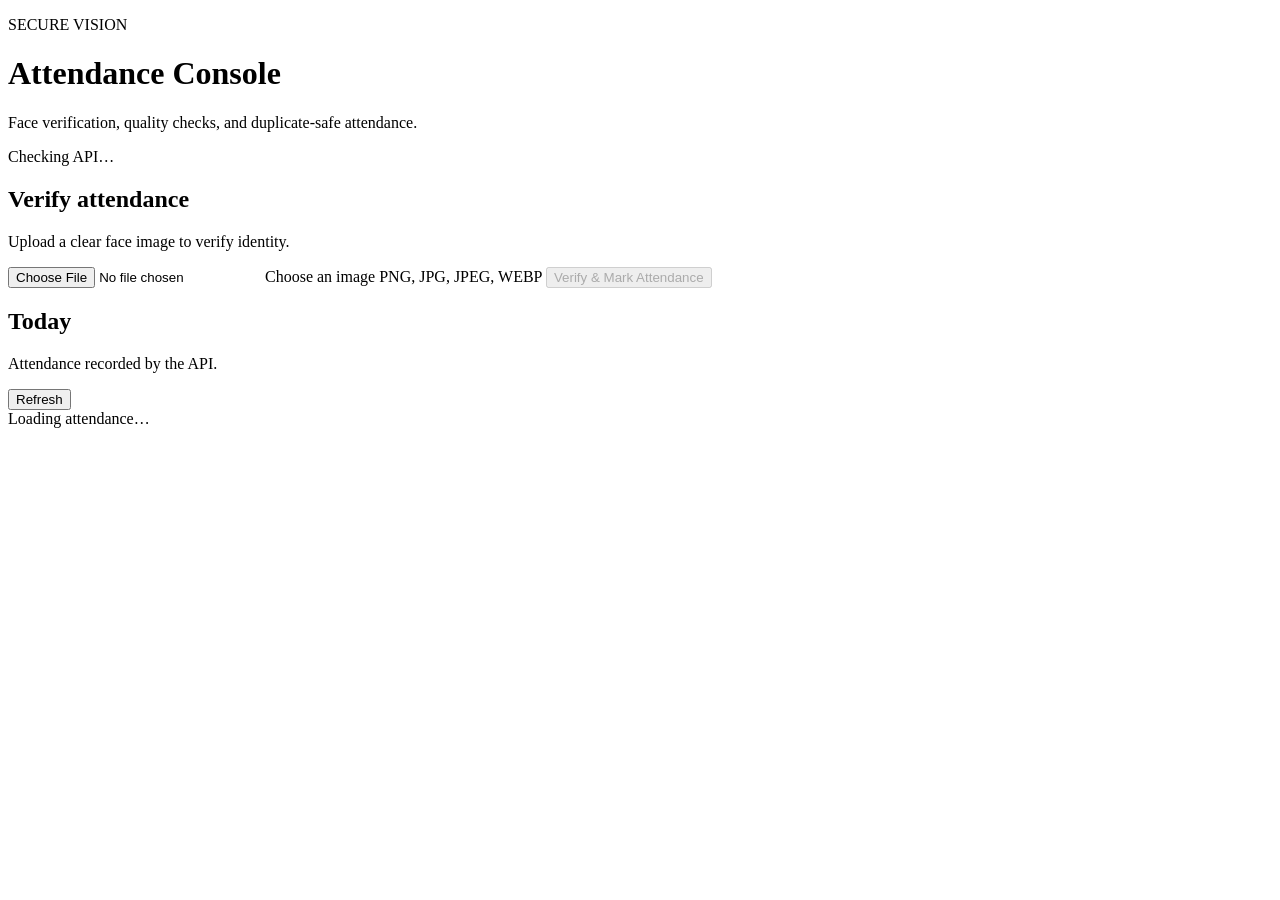
==== frontend/index.html @ 4716f061 "Add Secure Vision Attendance frontend shell" ====
<!doctype html>
<html lang="en">
<head>
  <meta charset="UTF-8" />
  <meta name="viewport" content="width=device-width, initial-scale=1.0" />
  <title>Secure Vision Attendance</title>
  <link rel="stylesheet" href="style.css" />
</head>
<body>
  <main class="container">
    <header class="hero">
      <div>
        <p class="eyebrow">SECURE VISION</p>
        <h1>Attendance Console</h1>
        <p class="subtitle">Face verification, quality checks, and duplicate-safe attendance.</p>
      </div>
      <div id="api-status" class="status-pill">Checking API…</div>
    </header>

    <section class="grid">
      <article class="card verify-card">
        <div class="card-header">
          <div>
            <h2>Verify attendance</h2>
            <p>Upload a clear face image to verify identity.</p>
          </div>
        </div>

        <label class="dropzone" for="image-input">
          <input id="image-input" type="file" accept="image/*" />
          <span class="drop-title">Choose an image</span>
          <span id="file-name" class="drop-subtitle">PNG, JPG, JPEG, WEBP</span>
        </label>

        <button id="verify-btn" class="primary-btn" disabled>Verify & Mark Attendance</button>
        <div id="result" class="result hidden"></div>
      </article>

      <article class="card">
        <div class="card-header">
          <div>
            <h2>Today</h2>
            <p>Attendance recorded by the API.</p>
          </div>
          <button id="refresh-btn" class="secondary-btn">Refresh</button>
        </div>
        <div id="attendance" class="table-wrap">
          <div class="empty">Loading attendance…</div>
        </div>
      </article>
    </section>
  </main>

  <script src="app.js"></script>
</body>
</html>
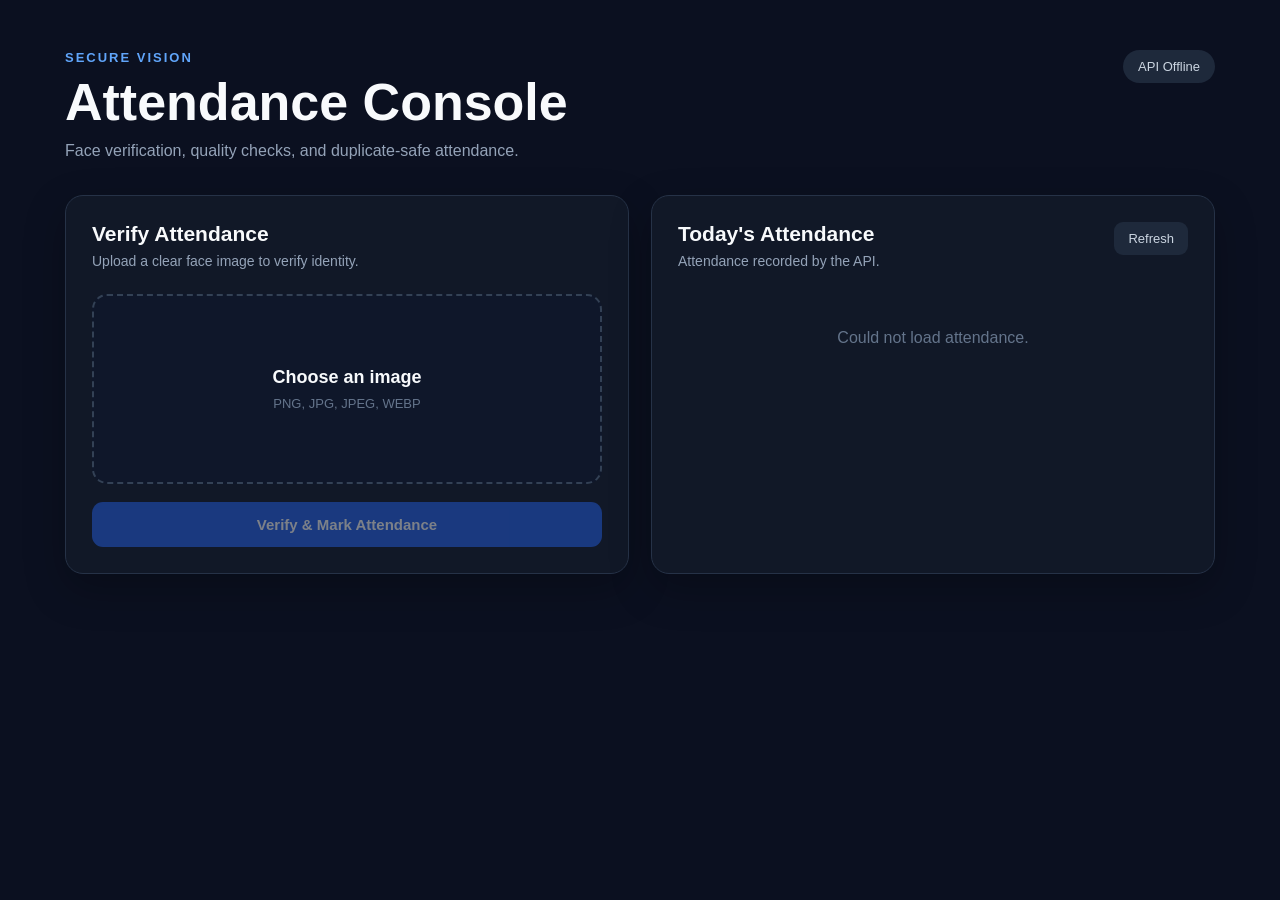
==== commit 193faaa6: "Add frontend dashboard and enable CORS" ====
--- a/frontend/index.html
+++ b/frontend/index.html
@@ -1,56 +1,131 @@
-<!doctype html>
+<!DOCTYPE html>
 <html lang="en">
 <head>
-  <meta charset="UTF-8" />
-  <meta name="viewport" content="width=device-width, initial-scale=1.0" />
-  <title>Secure Vision Attendance</title>
-  <link rel="stylesheet" href="style.css" />
+    <meta charset="UTF-8">
+    <meta name="viewport" content="width=device-width, initial-scale=1.0">
+
+    <title>Secure Vision Attendance</title>
+
+    <link rel="stylesheet" href="style.css">
 </head>
+
 <body>
-  <main class="container">
-    <header class="hero">
-      <div>
-        <p class="eyebrow">SECURE VISION</p>
-        <h1>Attendance Console</h1>
-        <p class="subtitle">Face verification, quality checks, and duplicate-safe attendance.</p>
-      </div>
-      <div id="api-status" class="status-pill">Checking API…</div>
-    </header>
 
-    <section class="grid">
-      <article class="card verify-card">
-        <div class="card-header">
-          <div>
-            <h2>Verify attendance</h2>
-            <p>Upload a clear face image to verify identity.</p>
-          </div>
+    <div class="container">
+
+        <!-- Header -->
+        <header>
+            <div>
+                <p class="eyebrow">SECURE VISION</p>
+
+                <h1>Attendance Console</h1>
+
+                <p class="subtitle">
+                    Face verification, quality checks, and duplicate-safe attendance.
+                </p>
+            </div>
+
+            <div id="api-status" class="status-pill">
+                Checking API...
+            </div>
+        </header>
+
+
+        <div class="grid">
+
+            <!-- VERIFY CARD -->
+            <section class="card">
+
+                <div class="card-header">
+                    <div>
+                        <h2>Verify Attendance</h2>
+
+                        <p>
+                            Upload a clear face image to verify identity.
+                        </p>
+                    </div>
+                </div>
+
+
+                <!-- File upload -->
+                <label class="dropzone" for="image-input">
+
+                    <input
+                        id="image-input"
+                        type="file"
+                        accept="image/*"
+                    >
+
+                    <span class="drop-title">
+                        Choose an image
+                    </span>
+
+                    <span id="file-name" class="drop-subtitle">
+                        PNG, JPG, JPEG, WEBP
+                    </span>
+
+                </label>
+
+
+                <!-- Verify button -->
+                <button
+                    id="verify-btn"
+                    class="primary-btn"
+                    disabled
+                >
+                    Verify & Mark Attendance
+                </button>
+
+
+                <!-- Result -->
+                <div
+                    id="result"
+                    class="result hidden"
+                ></div>
+
+            </section>
+
+
+            <!-- ATTENDANCE CARD -->
+            <section class="card">
+
+                <div class="card-header">
+
+                    <div>
+                        <h2>Today's Attendance</h2>
+
+                        <p>
+                            Attendance recorded by the API.
+                        </p>
+                    </div>
+
+                    <button
+                        id="refresh-btn"
+                        class="secondary-btn"
+                    >
+                        Refresh
+                    </button>
+
+                </div>
+
+
+                <div
+                    id="attendance"
+                    class="table-wrap"
+                >
+                    <div class="empty">
+                        Loading attendance...
+                    </div>
+                </div>
+
+            </section>
+
         </div>
 
-        <label class="dropzone" for="image-input">
-          <input id="image-input" type="file" accept="image/*" />
-          <span class="drop-title">Choose an image</span>
-          <span id="file-name" class="drop-subtitle">PNG, JPG, JPEG, WEBP</span>
-        </label>
+    </div>
 
-        <button id="verify-btn" class="primary-btn" disabled>Verify & Mark Attendance</button>
-        <div id="result" class="result hidden"></div>
-      </article>
 
-      <article class="card">
-        <div class="card-header">
-          <div>
-            <h2>Today</h2>
-            <p>Attendance recorded by the API.</p>
-          </div>
-          <button id="refresh-btn" class="secondary-btn">Refresh</button>
-        </div>
-        <div id="attendance" class="table-wrap">
-          <div class="empty">Loading attendance…</div>
-        </div>
-      </article>
-    </section>
-  </main>
+    <script src="app.js"></script>
 
-  <script src="app.js"></script>
 </body>
-</html>
+</html>
--- a/frontend/style.css
+++ b/frontend/style.css
@@ -0,0 +1,259 @@
+* {
+    box-sizing: border-box;
+    margin: 0;
+    padding: 0;
+}
+
+body {
+    min-height: 100vh;
+    font-family: Inter, Arial, sans-serif;
+    background: #0b1020;
+    color: #f8fafc;
+}
+
+.container {
+    width: min(1150px, 92%);
+    margin: 0 auto;
+    padding: 50px 0;
+}
+
+/* Header */
+
+header {
+    display: flex;
+    justify-content: space-between;
+    align-items: flex-start;
+    gap: 30px;
+    margin-bottom: 35px;
+}
+
+.eyebrow {
+    color: #60a5fa;
+    font-size: 13px;
+    font-weight: 700;
+    letter-spacing: 2px;
+    margin-bottom: 10px;
+}
+
+h1 {
+    font-size: clamp(32px, 5vw, 52px);
+    line-height: 1.05;
+    margin-bottom: 12px;
+}
+
+.subtitle {
+    color: #94a3b8;
+    font-size: 16px;
+}
+
+/* API status */
+
+.status-pill {
+    padding: 9px 15px;
+    border-radius: 999px;
+    background: #1e293b;
+    color: #cbd5e1;
+    font-size: 13px;
+    white-space: nowrap;
+}
+
+/* Layout */
+
+.grid {
+    display: grid;
+    grid-template-columns: 1fr 1fr;
+    gap: 22px;
+}
+
+.card {
+    background: #111827;
+    border: 1px solid #263247;
+    border-radius: 18px;
+    padding: 26px;
+    box-shadow: 0 15px 40px rgba(0, 0, 0, 0.25);
+}
+
+.card-header {
+    display: flex;
+    justify-content: space-between;
+    align-items: flex-start;
+    gap: 15px;
+    margin-bottom: 25px;
+}
+
+h2 {
+    font-size: 21px;
+    margin-bottom: 7px;
+}
+
+.card-header p {
+    color: #94a3b8;
+    font-size: 14px;
+}
+
+/* Upload */
+
+.dropzone {
+    min-height: 190px;
+    border: 2px dashed #334155;
+    border-radius: 15px;
+    display: flex;
+    flex-direction: column;
+    justify-content: center;
+    align-items: center;
+    text-align: center;
+    cursor: pointer;
+    transition: 0.2s ease;
+    background: #0f172a;
+}
+
+.dropzone:hover {
+    border-color: #60a5fa;
+    background: #111c31;
+}
+
+.dropzone input {
+    display: none;
+}
+
+.drop-title {
+    font-size: 18px;
+    font-weight: 600;
+    margin-bottom: 8px;
+}
+
+.drop-subtitle {
+    color: #64748b;
+    font-size: 13px;
+}
+
+/* Buttons */
+
+button {
+    border: none;
+    cursor: pointer;
+    font-family: inherit;
+}
+
+.primary-btn {
+    width: 100%;
+    margin-top: 18px;
+    padding: 14px;
+    border-radius: 11px;
+    background: #2563eb;
+    color: white;
+    font-size: 15px;
+    font-weight: 700;
+    transition: 0.2s ease;
+}
+
+.primary-btn:hover:not(:disabled) {
+    background: #1d4ed8;
+    transform: translateY(-1px);
+}
+
+.primary-btn:disabled {
+    opacity: 0.45;
+    cursor: not-allowed;
+}
+
+.secondary-btn {
+    padding: 9px 14px;
+    border-radius: 9px;
+    background: #1e293b;
+    color: #cbd5e1;
+    font-size: 13px;
+}
+
+.secondary-btn:hover {
+    background: #334155;
+}
+
+/* Result */
+
+.result {
+    margin-top: 18px;
+    padding: 17px;
+    border-radius: 12px;
+    background: #0f172a;
+    border: 1px solid #263247;
+}
+
+.result.success {
+    border-color: #166534;
+}
+
+.result.error {
+    border-color: #991b1b;
+}
+
+.result-title {
+    font-size: 17px;
+    font-weight: 700;
+    margin-bottom: 7px;
+}
+
+.result-detail {
+    color: #94a3b8;
+    font-size: 13px;
+    line-height: 1.6;
+}
+
+.hidden {
+    display: none;
+}
+
+/* Attendance */
+
+.table-wrap {
+    overflow-x: auto;
+}
+
+table {
+    width: 100%;
+    border-collapse: collapse;
+}
+
+th,
+td {
+    padding: 12px 8px;
+    border-bottom: 1px solid #263247;
+    text-align: left;
+    font-size: 13px;
+}
+
+th {
+    color: #64748b;
+    font-weight: 600;
+}
+
+td {
+    color: #dbeafe;
+}
+
+.empty {
+    padding: 35px 10px;
+    text-align: center;
+    color: #64748b;
+}
+
+/* Responsive */
+
+@media (max-width: 800px) {
+
+    .container {
+        padding: 30px 0;
+    }
+
+    header {
+        flex-direction: column;
+    }
+
+    .grid {
+        grid-template-columns: 1fr;
+    }
+
+    .status-pill {
+        align-self: flex-start;
+    }
+}
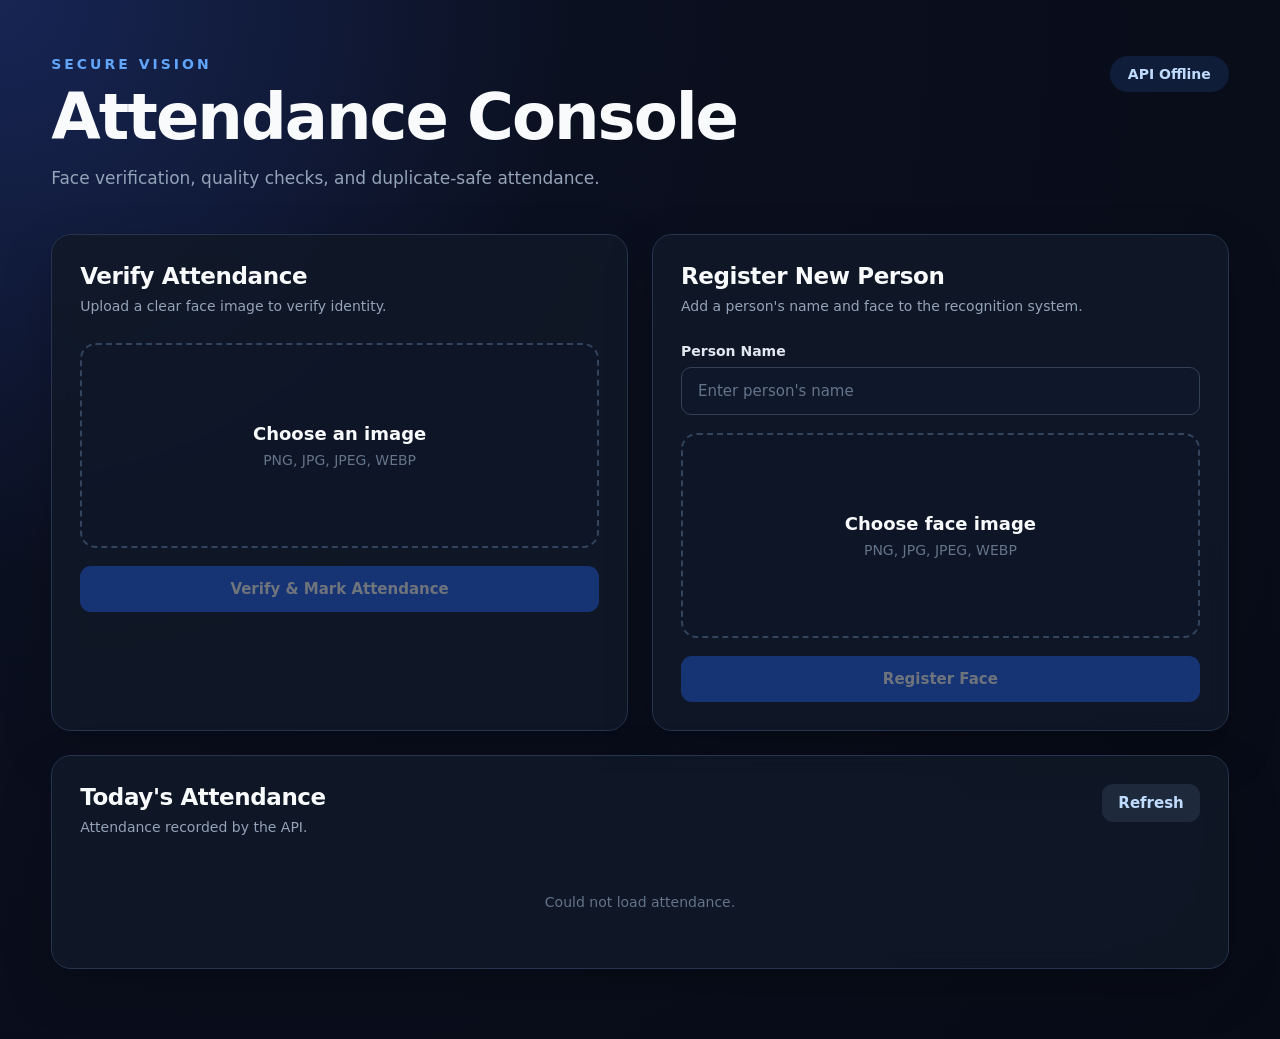
==== commit b3e7a7fb: "Add face registration to frontend" ====
--- a/frontend/index.html
+++ b/frontend/index.html
@@ -1,131 +1,286 @@
 <!DOCTYPE html>
 <html lang="en">
+
 <head>
+
     <meta charset="UTF-8">
-    <meta name="viewport" content="width=device-width, initial-scale=1.0">
+
+    <meta
+        name="viewport"
+        content="width=device-width, initial-scale=1.0"
+    >
 
     <title>Secure Vision Attendance</title>
 
-    <link rel="stylesheet" href="style.css">
+    <link
+        rel="stylesheet"
+        href="style.css"
+    >
+
 </head>
 
+
 <body>
 
-    <div class="container">
-
-        <!-- Header -->
-        <header>
-            <div>
-                <p class="eyebrow">SECURE VISION</p>
-
-                <h1>Attendance Console</h1>
-
-                <p class="subtitle">
-                    Face verification, quality checks, and duplicate-safe attendance.
-                </p>
-            </div>
-
-            <div id="api-status" class="status-pill">
-                Checking API...
-            </div>
-        </header>
-
-
-        <div class="grid">
-
-            <!-- VERIFY CARD -->
-            <section class="card">
-
-                <div class="card-header">
-                    <div>
-                        <h2>Verify Attendance</h2>
-
-                        <p>
-                            Upload a clear face image to verify identity.
-                        </p>
-                    </div>
-                </div>
-
-
-                <!-- File upload -->
-                <label class="dropzone" for="image-input">
-
-                    <input
-                        id="image-input"
-                        type="file"
-                        accept="image/*"
-                    >
-
-                    <span class="drop-title">
-                        Choose an image
-                    </span>
-
-                    <span id="file-name" class="drop-subtitle">
-                        PNG, JPG, JPEG, WEBP
-                    </span>
-
-                </label>
-
-
-                <!-- Verify button -->
+<div class="container">
+
+    <!-- =====================================================
+         HEADER
+    ====================================================== -->
+
+    <header>
+
+        <div>
+
+            <p class="eyebrow">
+                SECURE VISION
+            </p>
+
+            <h1>
+                Attendance Console
+            </h1>
+
+            <p class="subtitle">
+                Face verification, quality checks,
+                and duplicate-safe attendance.
+            </p>
+
+        </div>
+
+
+        <div
+            id="api-status"
+            class="status-pill"
+        >
+            Checking API...
+        </div>
+
+    </header>
+
+
+    <!-- =====================================================
+         MAIN GRID
+    ====================================================== -->
+
+    <div class="grid">
+
+
+        <!-- =================================================
+             VERIFY ATTENDANCE
+        ================================================== -->
+
+        <section class="card">
+
+            <div class="card-header">
+
+                <div>
+
+                    <h2>
+                        Verify Attendance
+                    </h2>
+
+                    <p>
+                        Upload a clear face image
+                        to verify identity.
+                    </p>
+
+                </div>
+
+            </div>
+
+
+            <!-- IMAGE UPLOAD -->
+
+            <label
+                class="dropzone"
+                for="image-input"
+            >
+
+                <input
+                    id="image-input"
+                    type="file"
+                    accept="image/*"
+                >
+
+                <span class="drop-title">
+                    Choose an image
+                </span>
+
+                <span
+                    id="file-name"
+                    class="drop-subtitle"
+                >
+                    PNG, JPG, JPEG, WEBP
+                </span>
+
+            </label>
+
+
+            <!-- VERIFY BUTTON -->
+
+            <button
+                id="verify-btn"
+                class="primary-btn"
+                disabled
+            >
+                Verify & Mark Attendance
+            </button>
+
+
+            <!-- RESULT -->
+
+            <div
+                id="result"
+                class="result hidden"
+            ></div>
+
+        </section>
+
+
+
+        <!-- =================================================
+             REGISTRATION
+        ================================================== -->
+
+        <section class="card">
+
+            <div class="card-header">
+
+                <div>
+
+                    <h2>
+                        Register New Person
+                    </h2>
+
+                    <p>
+                        Add a person's name and face
+                        to the recognition system.
+                    </p>
+
+                </div>
+
+            </div>
+
+
+            <!-- NAME -->
+
+            <label
+                for="register-name"
+                class="field-label"
+            >
+                Person Name
+            </label>
+
+
+            <input
+                id="register-name"
+                class="text-input"
+                type="text"
+                placeholder="Enter person's name"
+                autocomplete="off"
+            >
+
+
+            <!-- FACE IMAGE -->
+
+            <label
+                class="dropzone"
+                for="register-image"
+            >
+
+                <input
+                    id="register-image"
+                    type="file"
+                    accept="image/*"
+                >
+
+                <span class="drop-title">
+                    Choose face image
+                </span>
+
+                <span
+                    id="register-file-name"
+                    class="drop-subtitle"
+                >
+                    PNG, JPG, JPEG, WEBP
+                </span>
+
+            </label>
+
+
+            <!-- REGISTER BUTTON -->
+
+            <button
+                id="register-btn"
+                class="primary-btn"
+                disabled
+            >
+                Register Face
+            </button>
+
+
+            <!-- REGISTRATION RESULT -->
+
+            <div
+                id="register-result"
+                class="result hidden"
+            ></div>
+
+        </section>
+
+
+
+        <!-- =================================================
+             TODAY'S ATTENDANCE
+        ================================================== -->
+
+        <section class="card attendance-card">
+
+            <div class="card-header">
+
+                <div>
+
+                    <h2>
+                        Today's Attendance
+                    </h2>
+
+                    <p>
+                        Attendance recorded by the API.
+                    </p>
+
+                </div>
+
+
                 <button
-                    id="verify-btn"
-                    class="primary-btn"
-                    disabled
-                >
-                    Verify & Mark Attendance
+                    id="refresh-btn"
+                    class="secondary-btn"
+                >
+                    Refresh
                 </button>
 
-
-                <!-- Result -->
-                <div
-                    id="result"
-                    class="result hidden"
-                ></div>
-
-            </section>
-
-
-            <!-- ATTENDANCE CARD -->
-            <section class="card">
-
-                <div class="card-header">
-
-                    <div>
-                        <h2>Today's Attendance</h2>
-
-                        <p>
-                            Attendance recorded by the API.
-                        </p>
-                    </div>
-
-                    <button
-                        id="refresh-btn"
-                        class="secondary-btn"
-                    >
-                        Refresh
-                    </button>
-
-                </div>
-
-
-                <div
-                    id="attendance"
-                    class="table-wrap"
-                >
-                    <div class="empty">
-                        Loading attendance...
-                    </div>
-                </div>
-
-            </section>
-
-        </div>
+            </div>
+
+
+            <div
+                id="attendance"
+                class="table-wrap"
+            >
+
+                <div class="empty">
+                    Loading attendance...
+                </div>
+
+            </div>
+
+        </section>
 
     </div>
 
-
-    <script src="app.js"></script>
+</div>
+
+
+<script src="app.js"></script>
 
 </body>
+
 </html>
--- a/frontend/style.css
+++ b/frontend/style.css
@@ -1,115 +1,219 @@
+/* ============================================================
+   SECURE VISION - ATTENDANCE DASHBOARD
+============================================================ */
+
 * {
     box-sizing: border-box;
+}
+
+html {
+    min-height: 100%;
+}
+
+body {
     margin: 0;
-    padding: 0;
-}
-
-body {
     min-height: 100vh;
-    font-family: Inter, Arial, sans-serif;
-    background: #0b1020;
+
+    background:
+        radial-gradient(
+            circle at top left,
+            #172554 0%,
+            #0b1020 35%,
+            #070b16 100%
+        );
+
     color: #f8fafc;
-}
+
+    font-family:
+        Inter,
+        ui-sans-serif,
+        system-ui,
+        -apple-system,
+        BlinkMacSystemFont,
+        "Segoe UI",
+        sans-serif;
+}
+
+
+/* ============================================================
+   MAIN CONTAINER
+============================================================ */
 
 .container {
-    width: min(1150px, 92%);
+    width: min(1180px, 92%);
     margin: 0 auto;
-    padding: 50px 0;
-}
-
-/* Header */
+    padding: 56px 0 70px;
+}
+
+
+/* ============================================================
+   HEADER
+============================================================ */
 
 header {
     display: flex;
     justify-content: space-between;
     align-items: flex-start;
+
     gap: 30px;
-    margin-bottom: 35px;
+
+    margin-bottom: 42px;
 }
 
 .eyebrow {
+    margin: 0 0 12px;
+
     color: #60a5fa;
-    font-size: 13px;
-    font-weight: 700;
-    letter-spacing: 2px;
-    margin-bottom: 10px;
+
+    font-size: 14px;
+    font-weight: 800;
+
+    letter-spacing: 3px;
 }
 
 h1 {
-    font-size: clamp(32px, 5vw, 52px);
+    margin: 0;
+
+    font-size: clamp(42px, 6vw, 64px);
+
     line-height: 1.05;
-    margin-bottom: 12px;
+
+    letter-spacing: -2px;
 }
 
 .subtitle {
+    margin: 14px 0 0;
+
     color: #94a3b8;
-    font-size: 16px;
-}
-
-/* API status */
+
+    font-size: 17px;
+
+    line-height: 1.6;
+}
+
+
+/* ============================================================
+   API STATUS
+============================================================ */
 
 .status-pill {
-    padding: 9px 15px;
+    flex-shrink: 0;
+
+    padding: 10px 18px;
+
     border-radius: 999px;
-    background: #1e293b;
-    color: #cbd5e1;
-    font-size: 13px;
-    white-space: nowrap;
-}
-
-/* Layout */
+
+    background: rgba(59, 130, 246, 0.14);
+
+    color: #bfdbfe;
+
+    font-size: 14px;
+    font-weight: 600;
+}
+
+
+/* ============================================================
+   GRID
+============================================================ */
 
 .grid {
     display: grid;
-    grid-template-columns: 1fr 1fr;
-    gap: 22px;
-}
+
+    grid-template-columns:
+        repeat(2, minmax(0, 1fr));
+
+    gap: 24px;
+}
+
+
+/* ============================================================
+   CARDS
+============================================================ */
 
 .card {
-    background: #111827;
-    border: 1px solid #263247;
-    border-radius: 18px;
-    padding: 26px;
-    box-shadow: 0 15px 40px rgba(0, 0, 0, 0.25);
+    padding: 28px;
+
+    background: rgba(17, 24, 39, 0.88);
+
+    border: 1px solid #26344d;
+
+    border-radius: 20px;
+
+    box-shadow:
+        0 20px 50px rgba(0, 0, 0, 0.22);
+
+    backdrop-filter: blur(12px);
 }
 
 .card-header {
     display: flex;
+
     justify-content: space-between;
     align-items: flex-start;
-    gap: 15px;
-    margin-bottom: 25px;
-}
-
-h2 {
-    font-size: 21px;
-    margin-bottom: 7px;
+
+    gap: 20px;
+
+    margin-bottom: 26px;
+}
+
+.card h2 {
+    margin: 0 0 7px;
+
+    font-size: 23px;
+
+    letter-spacing: -0.4px;
 }
 
 .card-header p {
+    margin: 0;
+
     color: #94a3b8;
-    font-size: 14px;
-}
-
-/* Upload */
+
+    font-size: 14px;
+
+    line-height: 1.5;
+}
+
+
+/* ============================================================
+   FILE DROPZONE
+============================================================ */
 
 .dropzone {
-    min-height: 190px;
-    border: 2px dashed #334155;
-    border-radius: 15px;
+    min-height: 205px;
+
     display: flex;
+
     flex-direction: column;
+
     justify-content: center;
+
     align-items: center;
+
     text-align: center;
+
+    padding: 25px;
+
+    border: 2px dashed #33445f;
+
+    border-radius: 16px;
+
+    background: rgba(15, 23, 42, 0.6);
+
     cursor: pointer;
-    transition: 0.2s ease;
-    background: #0f172a;
+
+    transition:
+        border-color 0.2s ease,
+        background 0.2s ease,
+        transform 0.2s ease;
 }
 
 .dropzone:hover {
-    border-color: #60a5fa;
-    background: #111c31;
+    border-color: #3b82f6;
+
+    background: rgba(30, 58, 138, 0.12);
+
+    transform: translateY(-1px);
 }
 
 .dropzone input {
@@ -117,93 +221,191 @@
 }
 
 .drop-title {
+    margin-bottom: 8px;
+
+    color: #f8fafc;
+
     font-size: 18px;
-    font-weight: 600;
-    margin-bottom: 8px;
+    font-weight: 700;
 }
 
 .drop-subtitle {
     color: #64748b;
-    font-size: 13px;
-}
-
-/* Buttons */
-
-button {
-    border: none;
+
+    font-size: 14px;
+
+    word-break: break-word;
+}
+
+
+/* ============================================================
+   BUTTONS
+============================================================ */
+
+.primary-btn,
+.secondary-btn {
+    border: 0;
+
+    border-radius: 11px;
+
+    font-family: inherit;
+
+    font-size: 15px;
+    font-weight: 700;
+
     cursor: pointer;
-    font-family: inherit;
+
+    transition:
+        transform 0.15s ease,
+        opacity 0.15s ease,
+        background 0.15s ease;
 }
 
 .primary-btn {
     width: 100%;
+
     margin-top: 18px;
-    padding: 14px;
-    border-radius: 11px;
+
+    padding: 14px 18px;
+
     background: #2563eb;
+
     color: white;
+}
+
+.primary-btn:hover:not(:disabled) {
+    background: #3b82f6;
+
+    transform: translateY(-1px);
+}
+
+.primary-btn:disabled {
+    opacity: 0.4;
+
+    cursor: not-allowed;
+}
+
+.secondary-btn {
+    padding: 10px 16px;
+
+    background: #1e293b;
+
+    color: #bfdbfe;
+}
+
+.secondary-btn:hover {
+    background: #263650;
+}
+
+
+/* ============================================================
+   REGISTRATION FORM
+============================================================ */
+
+.field-label {
+    display: block;
+
+    margin-bottom: 8px;
+
+    color: #e2e8f0;
+
+    font-size: 14px;
+
+    font-weight: 700;
+}
+
+.text-input {
+    width: 100%;
+
+    padding: 14px 16px;
+
+    margin-bottom: 18px;
+
+    border: 1px solid #334155;
+
+    border-radius: 10px;
+
+    background: #0f172a;
+
+    color: #f8fafc;
+
+    font-family: inherit;
+
     font-size: 15px;
-    font-weight: 700;
-    transition: 0.2s ease;
-}
-
-.primary-btn:hover:not(:disabled) {
-    background: #1d4ed8;
-    transform: translateY(-1px);
-}
-
-.primary-btn:disabled {
-    opacity: 0.45;
-    cursor: not-allowed;
-}
-
-.secondary-btn {
-    padding: 9px 14px;
-    border-radius: 9px;
-    background: #1e293b;
-    color: #cbd5e1;
-    font-size: 13px;
-}
-
-.secondary-btn:hover {
-    background: #334155;
-}
-
-/* Result */
+
+    outline: none;
+
+    transition: border-color 0.2s ease;
+}
+
+.text-input:focus {
+    border-color: #3b82f6;
+
+    box-shadow:
+        0 0 0 3px rgba(59, 130, 246, 0.12);
+}
+
+.text-input::placeholder {
+    color: #64748b;
+}
+
+
+/* ============================================================
+   RESULT BOX
+============================================================ */
 
 .result {
     margin-top: 18px;
+
     padding: 17px;
+
+    border: 1px solid #334155;
+
     border-radius: 12px;
-    background: #0f172a;
-    border: 1px solid #263247;
+
+    background: rgba(15, 23, 42, 0.8);
+}
+
+.result.hidden {
+    display: none;
 }
 
 .result.success {
     border-color: #166534;
+
+    background:
+        rgba(20, 83, 45, 0.15);
 }
 
 .result.error {
     border-color: #991b1b;
+
+    background:
+        rgba(127, 29, 29, 0.13);
 }
 
 .result-title {
-    font-size: 17px;
-    font-weight: 700;
     margin-bottom: 7px;
+
+    color: #f8fafc;
+
+    font-size: 16px;
+
+    font-weight: 800;
 }
 
 .result-detail {
     color: #94a3b8;
-    font-size: 13px;
-    line-height: 1.6;
-}
-
-.hidden {
-    display: none;
-}
-
-/* Attendance */
+
+    font-size: 14px;
+
+    line-height: 1.7;
+}
+
+
+/* ============================================================
+   ATTENDANCE TABLE
+============================================================ */
 
 .table-wrap {
     overflow-x: auto;
@@ -211,38 +413,65 @@
 
 table {
     width: 100%;
+
     border-collapse: collapse;
 }
 
 th,
 td {
-    padding: 12px 8px;
-    border-bottom: 1px solid #263247;
+    padding: 14px 8px;
+
     text-align: left;
-    font-size: 13px;
+
+    border-bottom: 1px solid #26344d;
+
+    font-size: 14px;
 }
 
 th {
     color: #64748b;
-    font-weight: 600;
+
+    font-weight: 700;
 }
 
 td {
-    color: #dbeafe;
+    color: #e2e8f0;
+}
+
+tr:last-child td {
+    border-bottom: none;
 }
 
 .empty {
-    padding: 35px 10px;
+    padding: 30px 10px;
+
+    color: #64748b;
+
     text-align: center;
-    color: #64748b;
-}
-
-/* Responsive */
-
-@media (max-width: 800px) {
+
+    font-size: 14px;
+}
+
+
+/* ============================================================
+   ATTENDANCE CARD
+============================================================ */
+
+.attendance-card {
+    grid-column: 1 / -1;
+}
+
+
+/* ============================================================
+   RESPONSIVE
+============================================================ */
+
+@media (max-width: 850px) {
 
     .container {
-        padding: 30px 0;
+        width: 94%;
+
+        padding-top: 35px;
     }
 
     header {
@@ -253,7 +482,49 @@
         grid-template-columns: 1fr;
     }
 
-    .status-pill {
+    .attendance-card {
+        grid-column: auto;
+    }
+
+    h1 {
+        font-size: 42px;
+    }
+}
+
+
+@media (max-width: 520px) {
+
+    .container {
+        width: 92%;
+
+        padding: 25px 0 45px;
+    }
+
+    .card {
+        padding: 20px;
+
+        border-radius: 16px;
+    }
+
+    h1 {
+        font-size: 36px;
+
+        letter-spacing: -1px;
+    }
+
+    .subtitle {
+        font-size: 15px;
+    }
+
+    .dropzone {
+        min-height: 175px;
+    }
+
+    .card-header {
+        flex-direction: column;
+    }
+
+    .secondary-btn {
         align-self: flex-start;
     }
 }
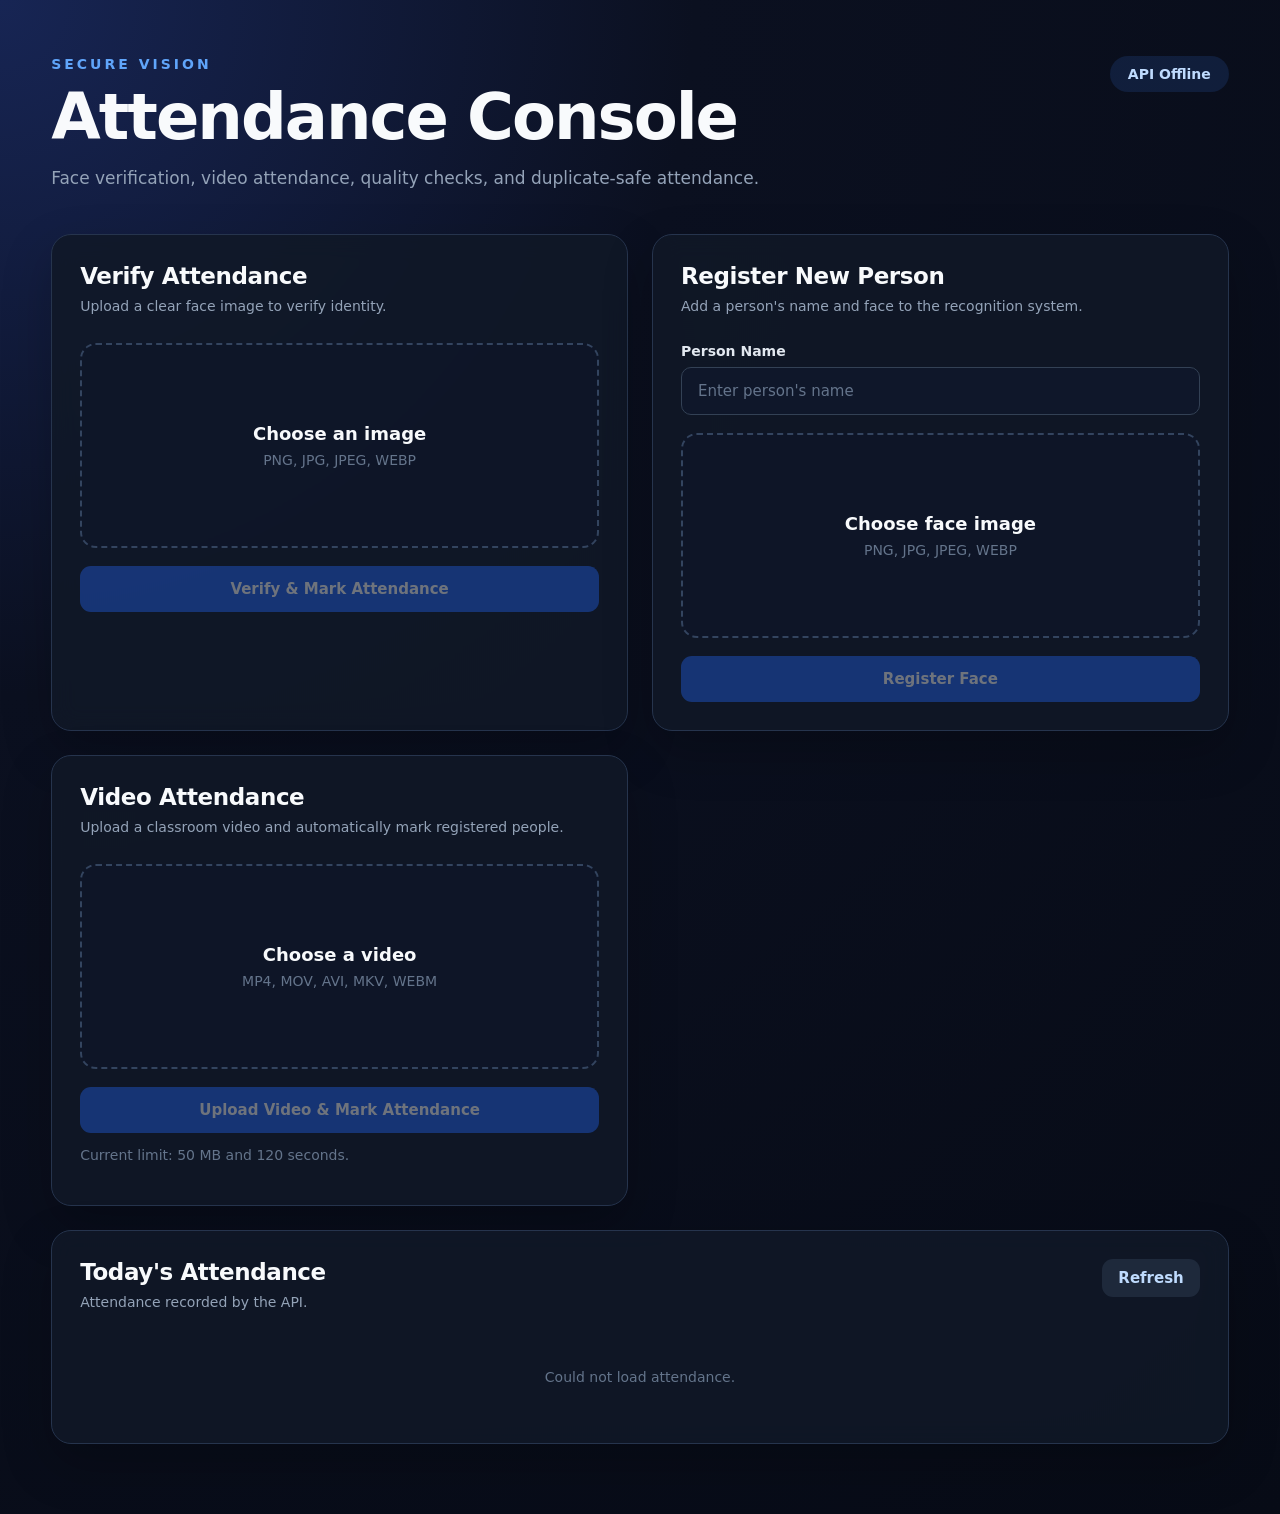
==== commit a97fc186: "Add video attendance option to dashboard" ====
--- a/frontend/index.html
+++ b/frontend/index.html
@@ -1,286 +1,90 @@
 <!DOCTYPE html>
 <html lang="en">
-
 <head>
-
     <meta charset="UTF-8">
-
-    <meta
-        name="viewport"
-        content="width=device-width, initial-scale=1.0"
-    >
-
+    <meta name="viewport" content="width=device-width, initial-scale=1.0">
     <title>Secure Vision Attendance</title>
-
-    <link
-        rel="stylesheet"
-        href="style.css"
-    >
-
+    <link rel="stylesheet" href="style.css">
 </head>
-
-
 <body>
-
 <div class="container">
-
-    <!-- =====================================================
-         HEADER
-    ====================================================== -->
-
     <header>
-
         <div>
-
-            <p class="eyebrow">
-                SECURE VISION
-            </p>
-
-            <h1>
-                Attendance Console
-            </h1>
-
-            <p class="subtitle">
-                Face verification, quality checks,
-                and duplicate-safe attendance.
-            </p>
-
+            <p class="eyebrow">SECURE VISION</p>
+            <h1>Attendance Console</h1>
+            <p class="subtitle">Face verification, video attendance, quality checks, and duplicate-safe attendance.</p>
         </div>
-
-
-        <div
-            id="api-status"
-            class="status-pill"
-        >
-            Checking API...
-        </div>
-
+        <div id="api-status" class="status-pill">Checking API...</div>
     </header>
 
-
-    <!-- =====================================================
-         MAIN GRID
-    ====================================================== -->
-
     <div class="grid">
-
-
-        <!-- =================================================
-             VERIFY ATTENDANCE
-        ================================================== -->
+        <section class="card">
+            <div class="card-header">
+                <div>
+                    <h2>Verify Attendance</h2>
+                    <p>Upload a clear face image to verify identity.</p>
+                </div>
+            </div>
+            <label class="dropzone" for="image-input">
+                <input id="image-input" type="file" accept="image/*">
+                <span class="drop-title">Choose an image</span>
+                <span id="file-name" class="drop-subtitle">PNG, JPG, JPEG, WEBP</span>
+            </label>
+            <button id="verify-btn" class="primary-btn" disabled>Verify & Mark Attendance</button>
+            <div id="result" class="result hidden"></div>
+        </section>
 
         <section class="card">
-
             <div class="card-header">
-
                 <div>
-
-                    <h2>
-                        Verify Attendance
-                    </h2>
-
-                    <p>
-                        Upload a clear face image
-                        to verify identity.
-                    </p>
-
+                    <h2>Register New Person</h2>
+                    <p>Add a person's name and face to the recognition system.</p>
                 </div>
-
             </div>
-
-
-            <!-- IMAGE UPLOAD -->
-
-            <label
-                class="dropzone"
-                for="image-input"
-            >
-
-                <input
-                    id="image-input"
-                    type="file"
-                    accept="image/*"
-                >
-
-                <span class="drop-title">
-                    Choose an image
-                </span>
-
-                <span
-                    id="file-name"
-                    class="drop-subtitle"
-                >
-                    PNG, JPG, JPEG, WEBP
-                </span>
-
+            <label for="register-name" class="field-label">Person Name</label>
+            <input id="register-name" class="text-input" type="text" placeholder="Enter person's name" autocomplete="off">
+            <label class="dropzone" for="register-image">
+                <input id="register-image" type="file" accept="image/*">
+                <span class="drop-title">Choose face image</span>
+                <span id="register-file-name" class="drop-subtitle">PNG, JPG, JPEG, WEBP</span>
             </label>
-
-
-            <!-- VERIFY BUTTON -->
-
-            <button
-                id="verify-btn"
-                class="primary-btn"
-                disabled
-            >
-                Verify & Mark Attendance
-            </button>
-
-
-            <!-- RESULT -->
-
-            <div
-                id="result"
-                class="result hidden"
-            ></div>
-
+            <button id="register-btn" class="primary-btn" disabled>Register Face</button>
+            <div id="register-result" class="result hidden"></div>
         </section>
 
-
-
-        <!-- =================================================
-             REGISTRATION
-        ================================================== -->
-
         <section class="card">
-
             <div class="card-header">
-
                 <div>
-
-                    <h2>
-                        Register New Person
-                    </h2>
-
-                    <p>
-                        Add a person's name and face
-                        to the recognition system.
-                    </p>
-
+                    <h2>Video Attendance</h2>
+                    <p>Upload a classroom video and automatically mark registered people.</p>
                 </div>
-
             </div>
-
-
-            <!-- NAME -->
-
-            <label
-                for="register-name"
-                class="field-label"
-            >
-                Person Name
+            <label class="dropzone" for="video-input">
+                <input id="video-input" type="file" accept="video/mp4,video/quicktime,video/x-msvideo,video/x-matroska,video/webm">
+                <span class="drop-title">Choose a video</span>
+                <span id="video-file-name" class="drop-subtitle">MP4, MOV, AVI, MKV, WEBM</span>
             </label>
-
-
-            <input
-                id="register-name"
-                class="text-input"
-                type="text"
-                placeholder="Enter person's name"
-                autocomplete="off"
-            >
-
-
-            <!-- FACE IMAGE -->
-
-            <label
-                class="dropzone"
-                for="register-image"
-            >
-
-                <input
-                    id="register-image"
-                    type="file"
-                    accept="image/*"
-                >
-
-                <span class="drop-title">
-                    Choose face image
-                </span>
-
-                <span
-                    id="register-file-name"
-                    class="drop-subtitle"
-                >
-                    PNG, JPG, JPEG, WEBP
-                </span>
-
-            </label>
-
-
-            <!-- REGISTER BUTTON -->
-
-            <button
-                id="register-btn"
-                class="primary-btn"
-                disabled
-            >
-                Register Face
-            </button>
-
-
-            <!-- REGISTRATION RESULT -->
-
-            <div
-                id="register-result"
-                class="result hidden"
-            ></div>
-
+            <button id="video-btn" class="primary-btn" disabled>Upload Video & Mark Attendance</button>
+            <div id="video-result" class="result hidden"></div>
+            <p class="drop-subtitle">Current limit: 50 MB and 120 seconds.</p>
         </section>
 
-
-
-        <!-- =================================================
-             TODAY'S ATTENDANCE
-        ================================================== -->
-
         <section class="card attendance-card">
-
             <div class="card-header">
-
                 <div>
-
-                    <h2>
-                        Today's Attendance
-                    </h2>
-
-                    <p>
-                        Attendance recorded by the API.
-                    </p>
-
+                    <h2>Today's Attendance</h2>
+                    <p>Attendance recorded by the API.</p>
                 </div>
-
-
-                <button
-                    id="refresh-btn"
-                    class="secondary-btn"
-                >
-                    Refresh
-                </button>
-
+                <button id="refresh-btn" class="secondary-btn">Refresh</button>
             </div>
-
-
-            <div
-                id="attendance"
-                class="table-wrap"
-            >
-
-                <div class="empty">
-                    Loading attendance...
-                </div>
-
+            <div id="attendance" class="table-wrap">
+                <div class="empty">Loading attendance...</div>
             </div>
-
         </section>
-
     </div>
-
 </div>
 
-
 <script src="app.js"></script>
-
+<script src="video.js"></script>
 </body>
-
-</html>+</html>
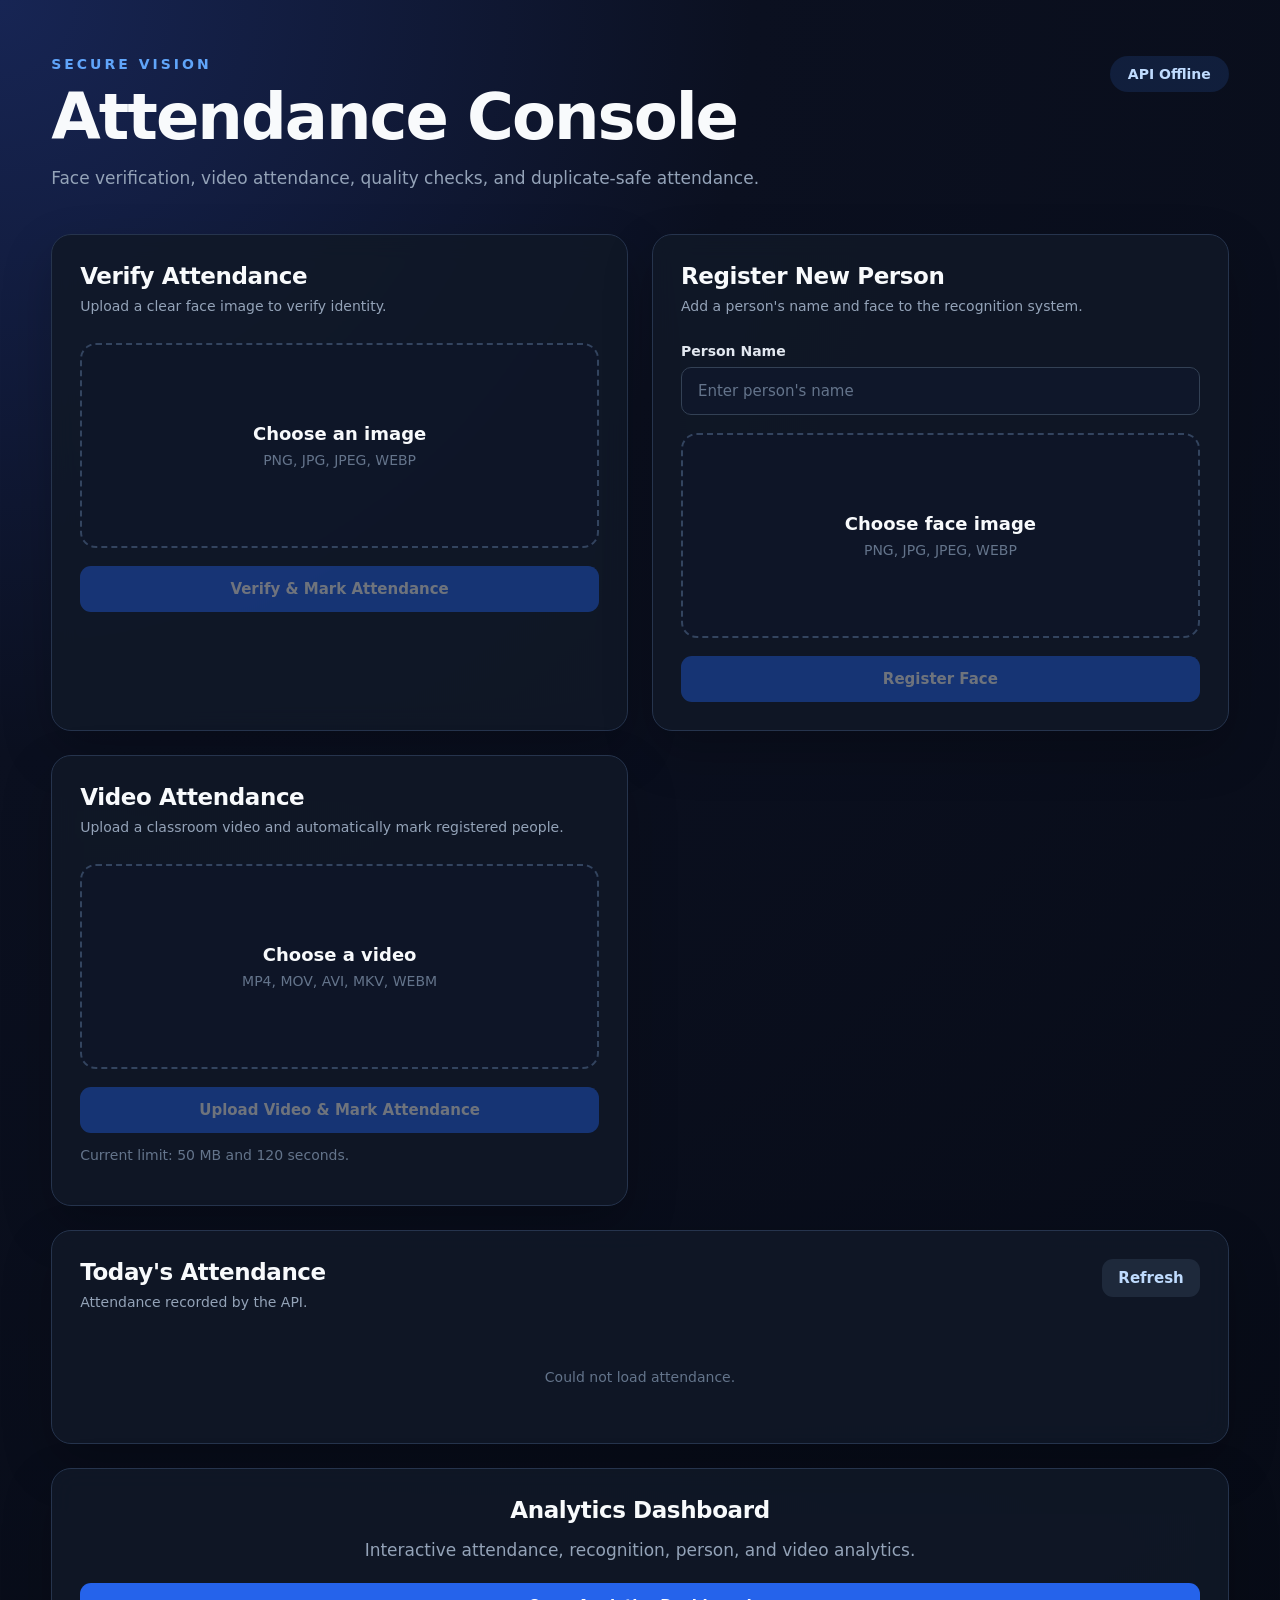
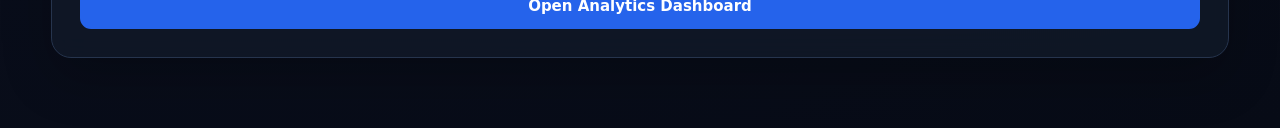
==== commit 409ec9d4: "Add analytics dashboard link to frontend" ====
--- a/frontend/index.html
+++ b/frontend/index.html
@@ -81,6 +81,12 @@
                 <div class="empty">Loading attendance...</div>
             </div>
         </section>
+
+        <section class="card" style="grid-column:1/-1;text-align:center">
+            <h2>Analytics Dashboard</h2>
+            <p class="subtitle">Interactive attendance, recognition, person, and video analytics.</p>
+            <a class="primary-btn" style="display:inline-block;text-decoration:none" href="analytics.html">Open Analytics Dashboard</a>
+        </section>
     </div>
 </div>
 
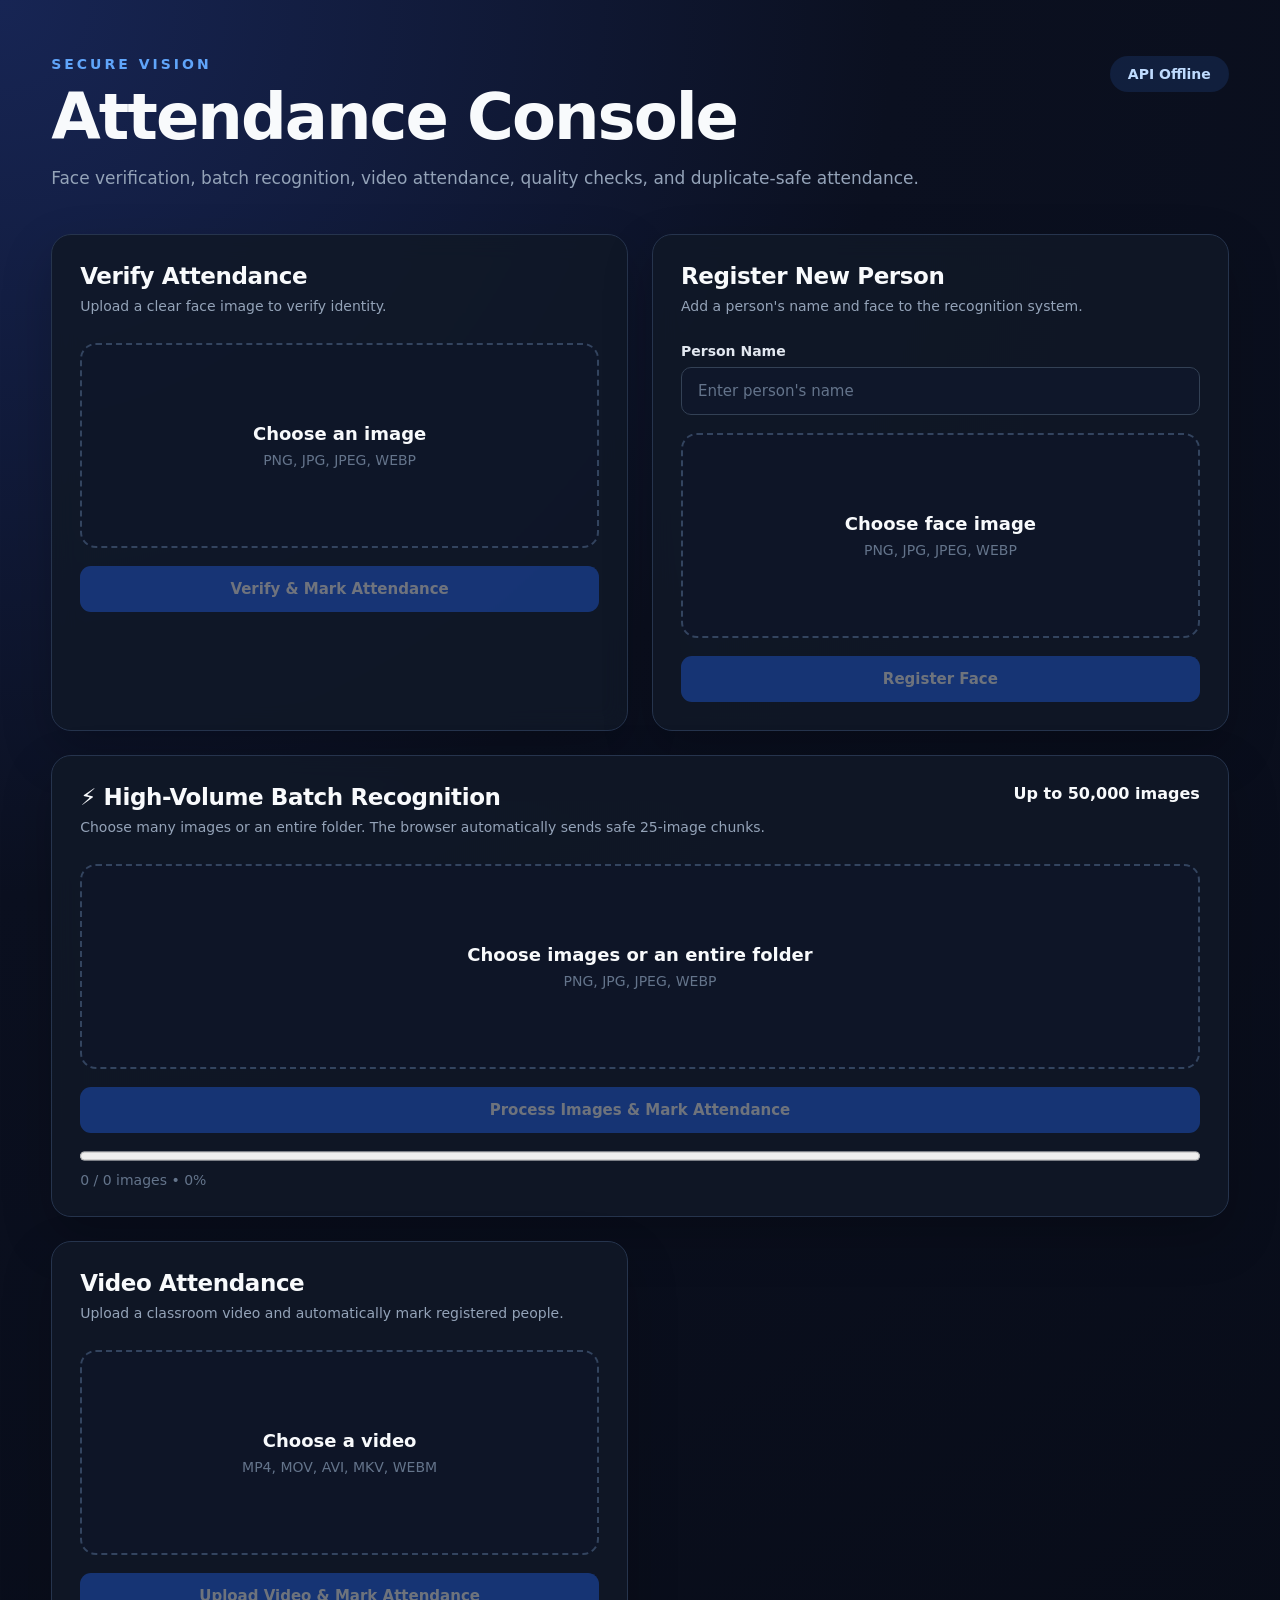
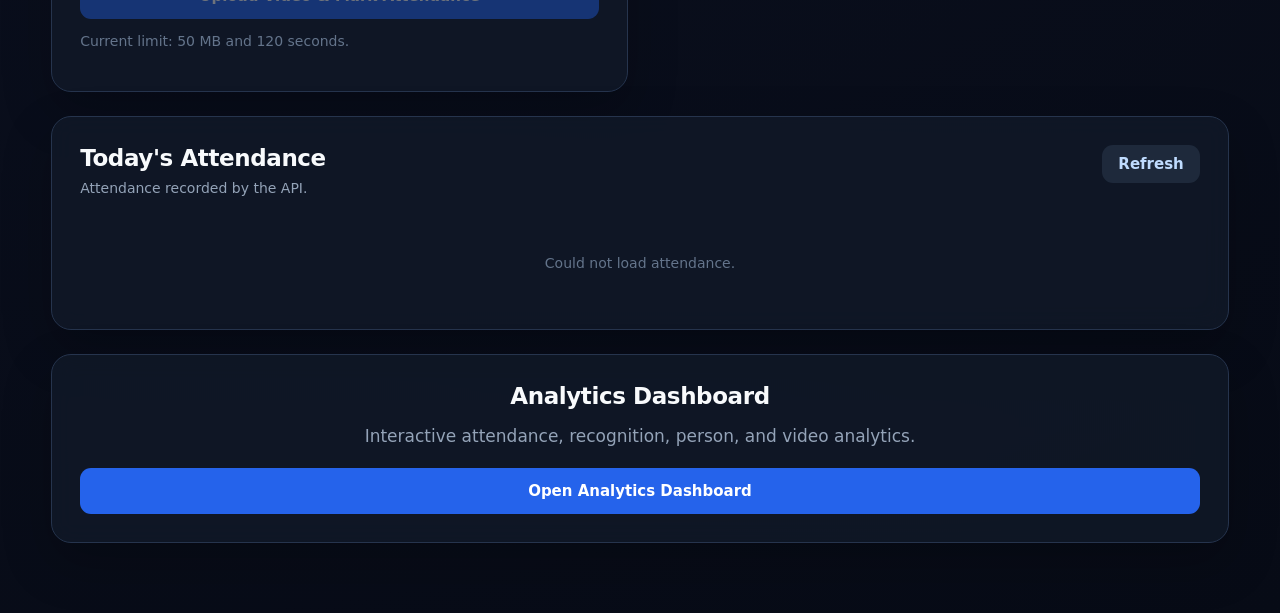
==== commit f59d0189: "Add easy high-volume batch input to Secure Vision" ====
--- a/frontend/index.html
+++ b/frontend/index.html
@@ -12,7 +12,7 @@
         <div>
             <p class="eyebrow">SECURE VISION</p>
             <h1>Attendance Console</h1>
-            <p class="subtitle">Face verification, video attendance, quality checks, and duplicate-safe attendance.</p>
+            <p class="subtitle">Face verification, batch recognition, video attendance, quality checks, and duplicate-safe attendance.</p>
         </div>
         <div id="api-status" class="status-pill">Checking API...</div>
     </header>
@@ -50,6 +50,25 @@
             </label>
             <button id="register-btn" class="primary-btn" disabled>Register Face</button>
             <div id="register-result" class="result hidden"></div>
+        </section>
+
+        <section class="card" style="grid-column:1/-1">
+            <div class="card-header">
+                <div>
+                    <h2>⚡ High-Volume Batch Recognition</h2>
+                    <p>Choose many images or an entire folder. The browser automatically sends safe 25-image chunks.</p>
+                </div>
+                <strong>Up to 50,000 images</strong>
+            </div>
+            <label class="dropzone" for="batch-image-input">
+                <input id="batch-image-input" type="file" accept="image/*" multiple webkitdirectory directory>
+                <span class="drop-title">Choose images or an entire folder</span>
+                <span id="batch-file-name" class="drop-subtitle">PNG, JPG, JPEG, WEBP</span>
+            </label>
+            <button id="batch-btn" class="primary-btn" disabled>Process Images & Mark Attendance</button>
+            <progress id="batch-progress" value="0" max="100" style="width:100%;height:18px;margin-top:14px"></progress>
+            <div id="batch-progress-text" class="drop-subtitle" style="margin-top:6px">0 / 0 images • 0%</div>
+            <div id="batch-result" class="result hidden"></div>
         </section>
 
         <section class="card">
@@ -92,5 +111,6 @@
 
 <script src="app.js"></script>
 <script src="video.js"></script>
+<script src="batch.js"></script>
 </body>
 </html>
